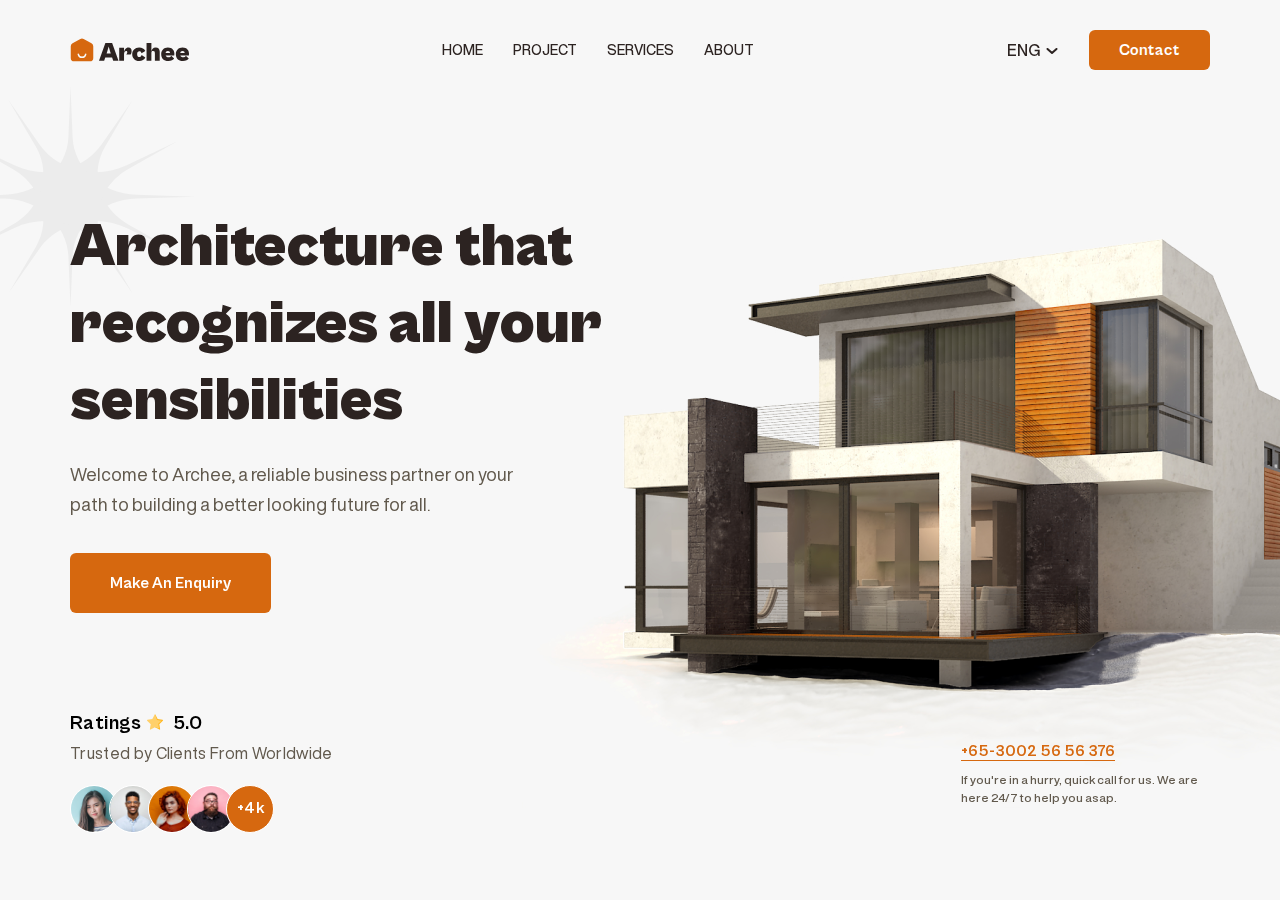
==== public/index.html @ 9938236a "First lesson" ====
<!DOCTYPE html>
<html lang="en">
<head>
  <meta charset="UTF-8">
  <!-- Use latest version of IE -->
  <meta http-equiv="X-UA-Compatible" content="IE=edge">
  <!-- For mobile devices -->
  <meta name="viewport" content="width=device-width, initial-scale=1.0">
  <!-- Document title in browser tabs -->
  <title>Archee</title>
  <!-- Document Favicon in browser tabs -->
  <link rel="shortcut icon" href="img/favicon.svg" type="image/x-icon">
  <!-- For external styles -->
  <link rel="stylesheet" href="css/main.min.css">
</head>
<body>
  <header>
  <div class="wrapper">
    <div class="header__container">
      <a href="#" class="logo">
        <img src="img/logo.svg" alt="logo" class="logo">
      </a>
      <nav>
        <ul class="menu__list">
          <li class="menu__item">
            <a href="#" class="menu__link">HOME</a>
          </li>
          <li class="menu__item">
            <a href="#" class="menu__link">PROJECT</a>
          </li>
          <li class="menu__item">
            <a href="#" class="menu__link">SERVICES</a>
          </li>
          <li class="menu__item">
            <a href="#" class="menu__link">ABOUT</a>
          </li>
        </ul>
      </nav>
      <div class="flexcontainer">
        <ul class="drop__list">
          <li class="drop__item__eng">
            <a href="#" class="lang">ENG</a>
          </li>
          <li class="drop__item__ru">
            <a href="#" class="lang">RU</a>
          </li>
        </ul>
        <button class="contact">Contact</button>
      </div>
    </div>
  </div>
</header>
  <main>
    <section class="promo">
  <div class="wrapper">
    <div class="decoration__cont">
      <h1 class="promo__title">Architecture that recognizes all your sensibilities</h1>
      <p class="promo__text">
        Welcome to Archee, a reliable business partner on your path to building a better looking future for all.
      </p>
      <button class="promo__button">
        Make An Enquiry
      </button>
      <div class="promo__footer">
        <div class="promo__ratings">
          <div class="ratings__cont">
            <h4 class="ratings__title">Ratings</h4>
            <span class="ratings__grade">5.0</span>
          </div>
          <p class="ratings__text">
            Trusted by Clients From Worldwide
          </p>
          <ul class="ratings__list">
            <li class="ratings__item">
              <img src="img/avatar-1.png" alt="avatar" class="ratings__image">
            </li>
            <li class="ratings__item avatar">
              <img src="img/avatar-2.png" alt="avatar" class="ratings__image">
            </li>
            <li class="ratings__item avatar">
              <img src="img/avatar-3.png" alt="avatar" class="ratings__image">
            </li>
            <li class="ratings__item avatar">
              <img src="img/avatar-4.png" alt="avatar" class="ratings__image">
            </li>
            <li class="ratings__item total-avatar">+4k</li>
          </ul>
        </div>
        <div class="promo__phone">
          <a href="tel:+6530025656376" class="phone__contacts">+65-3002 56 56 376
          </a>
          <p class="phone__text">
            If you're in a hurry, quick call for us. We are here 24/7 to help you asap.
          </p>
        </div>
      </div>
    </div>
  </div>
</section>
  </main>
  <script src="../js/main.min.js"></script>
</body>
</html>
---- public/css/main.min.css ----
@charset "UTF-8";@font-face{font-family:"Cabinet Grotesk";font-weight:700;font-style:normal;src:url(../fonts/CabinetGrotesk-Bold.eot);src:local("Cabinet Grotesk"),url(../fonts/CabinetGrotesk-Bold.eot?#iefix) format("embedded-opentype"),url(../fonts/CabinetGrotesk-Bold.woff2) format("woff2"),url(../fonts/CabinetGrotesk-Bold.woff) format("woff"),url(../fonts/CabinetGrotesk-Bold.ttf) format("truetype")}@font-face{font-family:"Cabinet Grotesk";font-weight:900;font-style:normal;src:url(../fonts/CabinetGrotesk-Black.eot);src:local("Cabinet Grotesk"),url(../fonts/CabinetGrotesk-Black.eot?#iefix) format("embedded-opentype"),url(../fonts/CabinetGrotesk-Black.woff2) format("woff2"),url(../fonts/CabinetGrotesk-Black.woff) format("woff"),url(../fonts/CabinetGrotesk-Black.ttf) format("truetype")}@font-face{font-family:"Helvetica Now Display";font-weight:400;font-style:normal;src:url(../fonts/HelveticaNowDisplay-Regular.eot);src:local("Helvetica Now Display"),url(../fonts/HelveticaNowDisplay-Regular.eot?#iefix) format("embedded-opentype"),url(../fonts/HelveticaNowDisplay-Regular.woff2) format("woff2"),url(../fonts/HelveticaNowDisplay-Regular.woff) format("woff"),url(../fonts/HelveticaNowDisplay-Regular.ttf) format("truetype")}@font-face{font-family:"Helvetica Now Display";font-weight:500;font-style:normal;src:url(../fonts/HelveticaNowDisplay-Medium.eot);src:local("Helvetica Now Display"),url(../fonts/HelveticaNowDisplay-Medium.eot?#iefix) format("embedded-opentype"),url(../fonts/HelveticaNowDisplay-Medium.woff2) format("woff2"),url(../fonts/HelveticaNowDisplay-Medium.woff) format("woff"),url(../fonts/HelveticaNowDisplay-Medium.ttf) format("truetype")}@font-face{font-family:"Helvetica Now Display";font-weight:700;font-style:normal;src:url(../fonts/HelveticaNowDisplay-Bold.eot);src:local("Helvetica Now Display"),url(../fonts/HelveticaNowDisplay-Bold.eot?#iefix) format("embedded-opentype"),url(../fonts/HelveticaNowDisplay-Bold.woff2) format("woff2"),url(../fonts/HelveticaNowDisplay-Bold.woff) format("woff"),url(../fonts/HelveticaNowDisplay-Bold.ttf) format("truetype")}*,::after,::before{box-sizing:border-box}ol,ul{padding:0}blockquote,body,dd,dl,figcaption,figure,h1,h2,h3,h4,li,ol,p,ul{margin:0}ol,ul{list-style:none}a{text-decoration:none;line-height:0}body,html{overflow-x:hidden}body{font-family:"Helvetica Now Display";font-weight:400;font-style:normal;font-size:16px;background-color:#f7f7f7}.wrapper{max-width:1140px;margin:0 auto}header{padding-top:30px;margin-bottom:138px}.header__container{display:flex;align-items:center;justify-content:space-between}.menu__list{display:flex}.menu__item:not(.menu__item:last-child){margin-right:30px}.menu__link{font-family:"Helvetica Now Display";font-weight:500;font-style:normal;color:#2c2321;line-height:21px;font-size:14px}.menu__link:hover{padding-bottom:4px;border-bottom:1px solid #2c2321}.flexcontainer{display:flex;align-items:center;position:relative}.drop__list{margin-right:49px;position:relative}.drop__list:after{content:"";position:absolute;width:12px;height:7px;top:8px;left:39px;background-image:url(../img/arrow-down.svg);background-repeat:no-repeat}.drop__list:hover .drop__item__ru{display:block}.drop__item__ru{display:none;position:absolute;width:100%}.contact,.lang{font-family:"Helvetica Now Display";font-weight:500;font-style:normal;color:#2c2321;line-height:21px}.contact{font-family:"Cabinet Grotesk";font-weight:700;color:#fff;font-size:16px;line-height:20px;padding:10px 30px;background-color:#d6680f;border:0;border-radius:6px}.decoration__cont{position:relative}.decoration__cont:after,.decoration__cont:before{content:"";position:absolute;left:452px;top:0;width:838px;height:600px;background-image:url(../img/house.png);z-index:-1}.decoration__cont:before{top:-122px;left:-124px;width:249px;height:221px;background-image:url(../img/blot.svg)}.promo__text,.promo__title{font-family:"Cabinet Grotesk";font-weight:900;font-style:normal;font-size:62px;line-height:77px;color:#2c2321;max-width:533px;margin-bottom:20px}.promo__text{font-family:"Helvetica Now Display";font-weight:400;color:#61594d;font-size:18px;line-height:30px;max-width:452px;margin-bottom:34px}.promo__button{font-family:"Cabinet Grotesk";font-weight:700;font-style:normal;color:#fff;font-size:16px;line-height:20px;padding:20px 40px;background-color:#d6680f;border:0;border-radius:6px;margin-bottom:100px}.promo__footer{display:flex;justify-content:space-between}.ratings__cont{display:flex;margin-bottom:7px}.ratings__title{position:relative;margin-right:31px;letter-spacing:.02em}.ratings__title:after{content:"";position:absolute;width:16px;height:16px;top:1px;left:77px;background-image:url(../img/star.svg)}.ratings__grade,.ratings__text,.ratings__title{font-family:"Cabinet Grotesk";font-weight:700;font-style:normal;font-size:20px;line-height:22px}.ratings__text{font-family:"Helvetica Now Display";font-weight:400;font-size:16px;line-height:23px;letter-spacing:.02em;color:#61594d;margin-bottom:20px}.ratings__list{display:flex}.ratings__item{width:48px;height:48px}.ratings__image{width:100%;border-radius:50%;border:1.5px solid #fff}.avatar,.total-avatar{margin-left:-9px}.total-avatar{width:48px;height:48px;border:1.5px solid #fff;border-radius:50%;background-color:#d6680f;font-family:"Cabinet Grotesk";font-weight:700;font-style:normal;color:#fff;font-size:16px;line-height:16px;letter-spacing:.02em;padding:14px 10px}.promo__phone{margin-top:28px}.phone__contacts{font-family:"Cabinet Grotesk";font-weight:700;font-style:normal;font-size:16px;line-height:20px;color:#d6680f;border-bottom:1px solid #d6680f}.phone__text{font-family:"Helvetica Now Display";font-weight:500;font-style:normal;font-size:12px;line-height:18px;color:#61594d;margin-top:10px;max-width:249px}
/*# sourceMappingURL=[data-uri] */
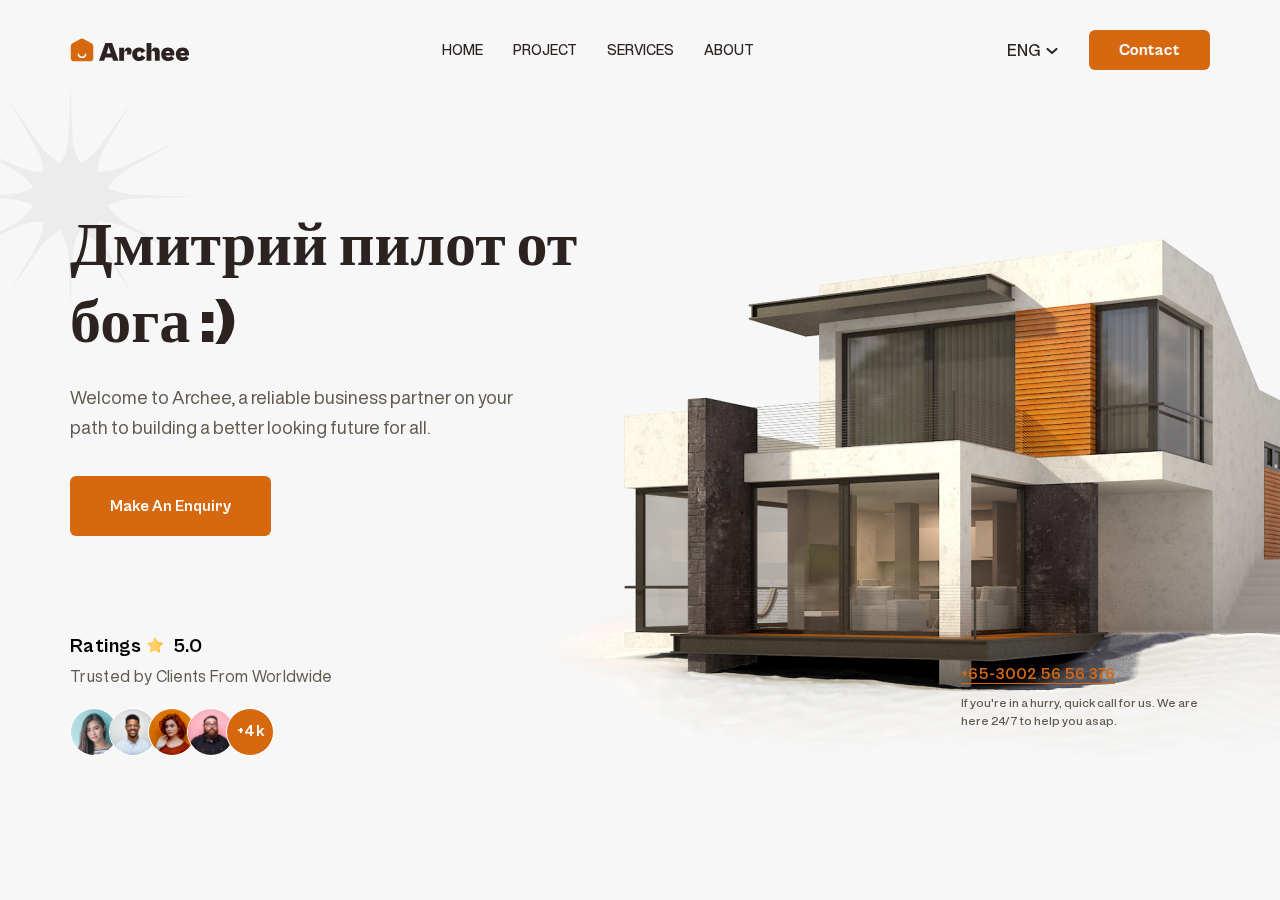
==== commit 6c82a2dd: "test" ====
--- a/public/index.html
+++ b/public/index.html
@@ -54,7 +54,7 @@
     <section class="promo">
   <div class="wrapper">
     <div class="decoration__cont">
-      <h1 class="promo__title">Architecture that recognizes all your sensibilities</h1>
+      <h1 class="promo__title">Дмитрий пилот от бога :)</h1>
       <p class="promo__text">
         Welcome to Archee, a reliable business partner on your path to building a better looking future for all.
       </p>
